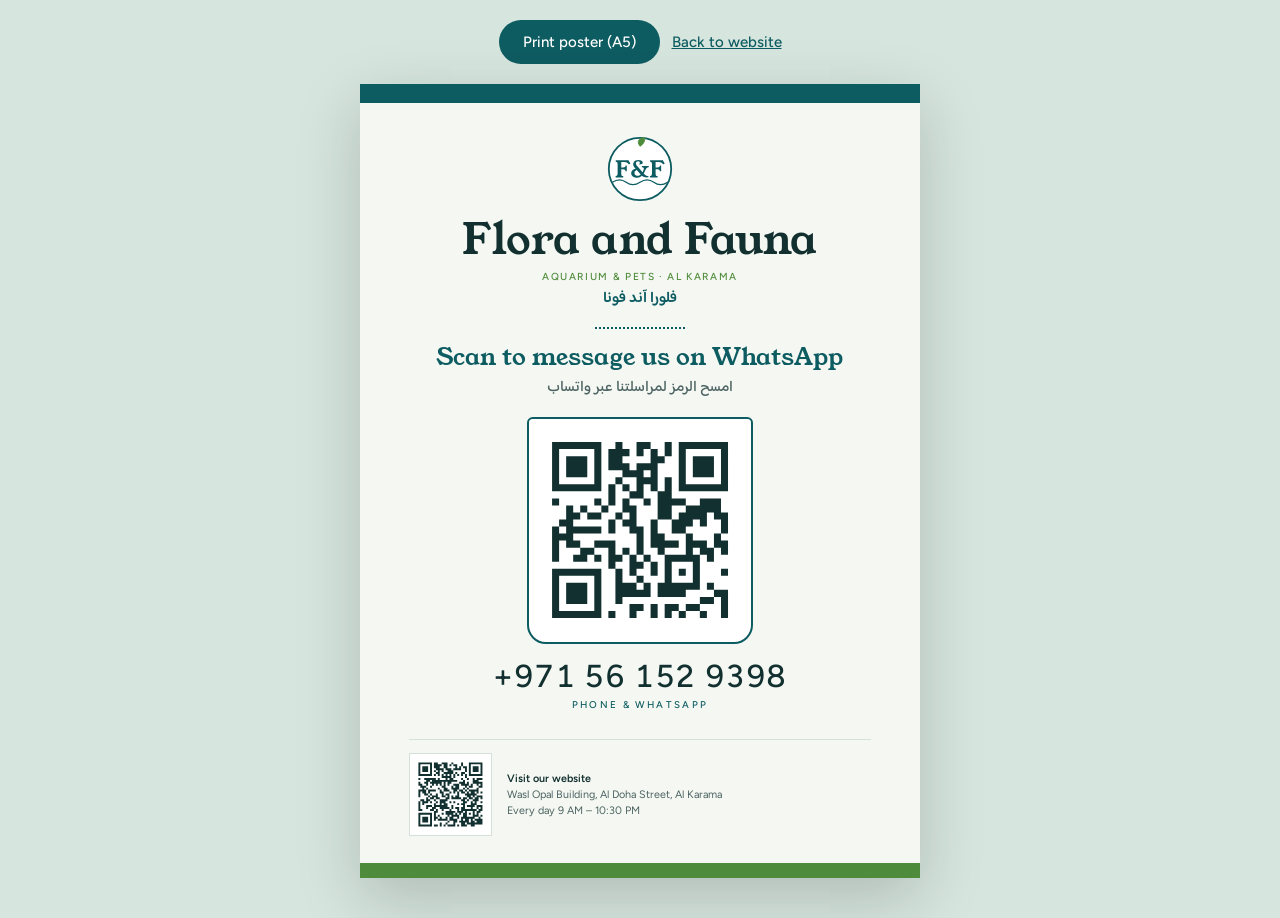
==== poster.html @ 88a0947f "Demo website for Flora and Fauna aquarium & pet shop, Al Karama, Dubai Co-Authored-By: Claude Opus 5" ====
<!doctype html>
<html lang="en">
<head>
  <meta charset="utf-8">
  <meta name="viewport" content="width=device-width, initial-scale=1">
  <meta name="robots" content="noindex">
  <title>Counter poster · Flora and Fauna</title>
  <link rel="icon" href="images/logo.svg" type="image/svg+xml">
  <link rel="preconnect" href="https://fonts.googleapis.com">
  <link rel="preconnect" href="https://fonts.gstatic.com" crossorigin>
  <link rel="stylesheet" href="https://fonts.googleapis.com/css2?family=Young+Serif&family=Figtree:wght@400;500;600;700&family=Baloo+Bhaijaan+2:wght@400;500;600&display=swap">
  <style>
    /* Printable A5 counter poster. Print with "Margins: none" and "Background graphics" on.
       QR codes are static inline SVG, generated locally with segno (see README). */
    @page { size: A5 portrait; margin: 0; }
    * { box-sizing: border-box; }
    html, body { margin: 0; }
    body { background: #D6E5DE; font-family: "Figtree", Arial, sans-serif; color: #12302F; -webkit-print-color-adjust: exact; print-color-adjust: exact; }
    .toolbar { display: flex; justify-content: center; flex-wrap: wrap; gap: 12px; padding: 20px 16px 0; }
    .toolbar button { font: 500 15px "Figtree", Arial, sans-serif; padding: 0 24px; min-height: 44px; border: 0; border-radius: 999px; background: #0D5C61; color: #fff; cursor: pointer; }
    .toolbar a { font: 500 15px "Figtree", Arial, sans-serif; color: #0D5C61; align-self: center; min-height: 44px; display: inline-flex; align-items: center; }
    .sheet {
      width: 148mm; height: 210mm; margin: 20px auto 40px; background: #F4F7F2;
      padding: 13mm 13mm 11mm; display: flex; flex-direction: column; align-items: center; text-align: center;
      position: relative; box-shadow: 0 20px 60px rgba(0,0,0,.18); overflow: hidden;
      font-variant-numeric: lining-nums;
    }
    .logo { width: 19mm; height: 19mm; position: relative; }
    .name { margin: 3.5mm 0 0; font: 400 11.5mm/1 "Young Serif", Georgia, serif; position: relative; }
    .sub { margin: 2.2mm 0 0; font: 500 2.7mm "Figtree", Arial, sans-serif; letter-spacing: .3em; text-transform: uppercase; color: #0D5C61; position: relative; }
    .ar-name { margin: 1.6mm 0 0; font: 600 4mm/1.4 "Baloo Bhaijaan 2", sans-serif; color: #0D5C61; position: relative; }
    .rule { width: 18mm; height: 0; border-top: 0.35mm solid #0D5C61; margin: 4.5mm 0 4mm; position: relative; }
    .cta { margin: 0; font: 400 6.4mm/1.15 "Young Serif", Georgia, serif; color: #0D5C61; position: relative; }
    .cta-ar { margin: 1.6mm 0 0; font: 500 4mm/1.45 "Baloo Bhaijaan 2", sans-serif; color: #4C6362; position: relative; }
    .qr-box { margin-top: 4.5mm; padding: 2.5mm; background: #fff; border: 0.3mm solid #D3E1D8; border-radius: 1.5mm; position: relative; }
    .qr { display: block; width: 54mm; height: 54mm; }
    .phone { margin: 4.5mm 0 0; font: 500 8.4mm/1 "Figtree", Arial, sans-serif; letter-spacing: .02em; font-variant-numeric: lining-nums tabular-nums; position: relative; }
    .phone-label { margin: 1.6mm 0 0; font: 500 2.6mm "Figtree", Arial, sans-serif; letter-spacing: .24em; text-transform: uppercase; color: #0D5C61; position: relative; }
    .foot {
      margin-top: auto; width: 100%; display: flex; align-items: center; gap: 4mm; text-align: start;
      padding-top: 3.5mm; border-top: 0.25mm solid #D3E1D8; position: relative;
    }
    .qr-small { display: block; width: 19mm; height: 19mm; flex: none; background: #fff; padding: 1.2mm; box-sizing: content-box; border: 0.25mm solid #D3E1D8; }
    .foot p { margin: 0; font: 400 2.85mm/1.45 "Figtree", Arial, sans-serif; color: #4C6362; }
    .foot b { font-weight: 600; color: #12302F; }
    .sheet::before { content: ''; position: absolute; left: 0; right: 0; top: 0; height: 5mm; background: #0D5C61; }
    .sheet::after { content: ''; position: absolute; left: 0; right: 0; bottom: 0; height: 4mm; background: #4E8B3A; }
    .sub { color: #4E8B3A; letter-spacing: .16em; }
    .rule { border-top: .7mm dotted #0D5C61; width: 24mm; }
    .qr-box { border: .6mm solid #0D5C61; border-radius: 1.5mm 1.5mm 5mm 5mm; }
    @media print {
      body { background: none; }
      .toolbar { display: none; }
      .sheet { margin: 0; box-shadow: none; }
    }
    @media screen and (max-width: 600px) {
      .sheet { zoom: .62; }
    }
  </style>
</head>
<body>
  <div class="toolbar">
    <button type="button" onclick="window.print()">Print poster (A5)</button>
    <a href="./">Back to website</a>
  </div>

  <main class="sheet">

    <img class="logo" src="images/logo.svg" alt="Flora and Fauna logo">
    <h1 class="name">Flora and Fauna</h1>
    <p class="sub">Aquarium &amp; Pets · Al Karama</p>
    <p class="ar-name" lang="ar" dir="rtl">فلورا آند فونا</p>
    <div class="rule"></div>
    <p class="cta">Scan to message us on WhatsApp</p>
    <p class="cta-ar" lang="ar" dir="rtl">امسح الرمز لمراسلتنا عبر واتساب</p>
    <div class="qr-box">
      <svg role="img" aria-label="QR code that opens a WhatsApp chat with Flora and Fauna" viewBox="0 0 29 29" class="qr"><path class="qrline" stroke="#12302f" d="M2 2.5h7m2 0h1m2 0h2m2 0h1m1 0h7m-25 1h1m5 0h1m1 0h3m1 0h1m1 0h1m1 0h1m1 0h1m5 0h1m-25 1h1m1 0h3m1 0h1m1 0h2m4 0h2m2 0h1m1 0h3m1 0h1m-25 1h1m1 0h3m1 0h1m1 0h3m1 0h3m3 0h1m1 0h3m1 0h1m-25 1h1m1 0h3m1 0h1m3 0h3m1 0h1m3 0h1m1 0h3m1 0h1m-25 1h1m5 0h1m2 0h1m2 0h3m1 0h1m1 0h1m5 0h1m-25 1h7m1 0h1m1 0h1m1 0h1m1 0h1m1 0h1m1 0h7m-17 1h1m2 0h2m2 0h2m-17 1h1m5 0h1m1 0h1m1 0h1m2 0h1m1 0h4m2 0h3m-22 1h1m1 0h1m2 0h1m2 0h2m3 0h2m2 0h5m-22 1h2m1 0h2m2 0h1m1 0h1m3 0h2m1 0h4m1 0h2m-24 1h2m5 0h1m1 0h2m2 0h1m2 0h3m1 0h1m2 0h1m-25 1h1m1 0h5m1 0h1m2 0h2m1 0h1m2 0h2m5 0h1m-25 1h3m9 0h1m1 0h2m3 0h1m3 0h1m-24 1h1m1 0h2m2 0h3m3 0h1m1 0h4m1 0h3m1 0h2m-25 1h1m3 0h2m2 0h1m1 0h1m1 0h1m2 0h1m3 0h1m1 0h2m1 0h1m-25 1h1m2 0h2m1 0h1m1 0h2m1 0h1m1 0h1m2 0h5m1 0h1m-15 1h1m2 0h2m1 0h1m1 0h1m3 0h1m-21 1h7m2 0h1m1 0h1m2 0h1m1 0h1m1 0h1m1 0h1m3 0h1m-25 1h1m5 0h1m2 0h1m2 0h1m3 0h1m3 0h1m-21 1h1m1 0h3m1 0h1m2 0h3m1 0h1m1 0h6m1 0h1m-23 1h1m1 0h3m1 0h1m2 0h5m1 0h4m4 0h2m-25 1h1m1 0h3m1 0h1m2 0h1m11 0h2m1 0h1m-25 1h1m5 0h1m4 0h2m1 0h1m1 0h2m1 0h2m3 0h1m-25 1h7m1 0h1m2 0h1m2 0h1m1 0h1m1 0h1m2 0h1m2 0h1"/></svg>
    </div>
    <p class="phone">+971 56 152 9398</p>
    <p class="phone-label">Phone &amp; WhatsApp</p>
    <div class="foot">
      <svg role="img" aria-label="QR code that opens the Flora and Fauna website" viewBox="0 0 37 37" class="qr-small"><path class="qrline" stroke="#12302f" d="M2 2.5h7m1 0h2m2 0h3m2 0h1m4 0h1m3 0h7m-33 1h1m5 0h1m1 0h4m1 0h2m1 0h1m1 0h2m2 0h1m3 0h1m5 0h1m-33 1h1m1 0h3m1 0h1m1 0h3m2 0h2m4 0h1m1 0h1m1 0h2m1 0h1m1 0h3m1 0h1m-33 1h1m1 0h3m1 0h1m2 0h4m1 0h3m1 0h4m2 0h1m1 0h1m1 0h3m1 0h1m-33 1h1m1 0h3m1 0h1m1 0h1m1 0h1m1 0h1m2 0h3m6 0h1m1 0h1m1 0h3m1 0h1m-33 1h1m5 0h1m2 0h2m2 0h5m1 0h1m2 0h2m2 0h1m5 0h1m-33 1h7m1 0h1m1 0h1m1 0h1m1 0h1m1 0h1m1 0h1m1 0h1m1 0h1m1 0h1m1 0h7m-21 1h5m1 0h1m5 0h1m-25 1h1m2 0h6m1 0h1m3 0h1m1 0h2m4 0h1m2 0h1m2 0h1m1 0h3m-29 1h2m1 0h13m3 0h1m4 0h3m-31 1h1m2 0h2m1 0h6m1 0h1m1 0h2m4 0h3m1 0h1m2 0h5m-33 1h2m2 0h1m2 0h1m1 0h1m1 0h1m1 0h1m1 0h1m2 0h3m1 0h4m1 0h1m2 0h1m1 0h1m-32 1h3m2 0h1m5 0h2m3 0h1m1 0h2m3 0h1m1 0h2m3 0h2m-31 1h1m1 0h1m5 0h1m2 0h2m2 0h4m2 0h1m1 0h1m4 0h1m-31 1h4m1 0h4m2 0h1m1 0h3m2 0h2m1 0h2m1 0h1m1 0h5m-31 1h1m1 0h2m1 0h1m5 0h2m3 0h1m1 0h1m1 0h1m1 0h2m1 0h1m1 0h2m1 0h1m1 0h1m-33 1h1m2 0h2m1 0h1m2 0h1m2 0h1m1 0h2m4 0h1m3 0h6m-30 1h1m4 0h1m1 0h3m2 0h2m1 0h1m1 0h1m1 0h2m4 0h2m1 0h1m1 0h3m-29 1h1m1 0h2m1 0h2m3 0h2m1 0h5m1 0h2m1 0h2m1 0h2m1 0h1m-32 1h2m1 0h2m2 0h1m2 0h4m7 0h2m1 0h1m2 0h3m-31 1h1m1 0h3m1 0h1m2 0h1m1 0h3m2 0h1m1 0h1m4 0h2m2 0h1m1 0h1m2 0h1m-33 1h1m1 0h1m5 0h1m2 0h1m1 0h2m5 0h1m1 0h2m3 0h3m-30 1h1m3 0h3m1 0h7m2 0h1m5 0h1m1 0h4m1 0h3m-33 1h1m3 0h1m2 0h2m2 0h5m1 0h1m1 0h2m1 0h2m3 0h1m2 0h1m1 0h1m-33 1h2m4 0h2m1 0h1m2 0h1m3 0h1m3 0h1m1 0h8m1 0h2m-25 1h2m4 0h5m1 0h3m1 0h1m3 0h1m1 0h2m-32 1h7m1 0h1m3 0h1m1 0h4m1 0h1m1 0h1m1 0h2m1 0h1m1 0h1m1 0h1m-31 1h1m5 0h1m1 0h1m1 0h1m4 0h1m1 0h4m2 0h2m3 0h3m1 0h1m-33 1h1m1 0h3m1 0h1m1 0h2m1 0h1m2 0h1m1 0h2m2 0h1m1 0h7m2 0h1m-32 1h1m1 0h3m1 0h1m1 0h1m1 0h5m1 0h4m2 0h1m1 0h2m1 0h1m1 0h4m-33 1h1m1 0h3m1 0h1m8 0h1m2 0h2m1 0h5m1 0h2m1 0h3m-33 1h1m5 0h1m4 0h1m2 0h1m3 0h1m3 0h2m1 0h8m-33 1h7m1 0h2m1 0h1m1 0h1m1 0h4m1 0h1m1 0h3m2 0h2"/></svg>
      <p><b>Visit our website</b><br>Wasl Opal Building, Al Doha Street, Al Karama<br>Every day 9 AM – 10:30 PM</p>
    </div>
  </main>
</body>
</html>
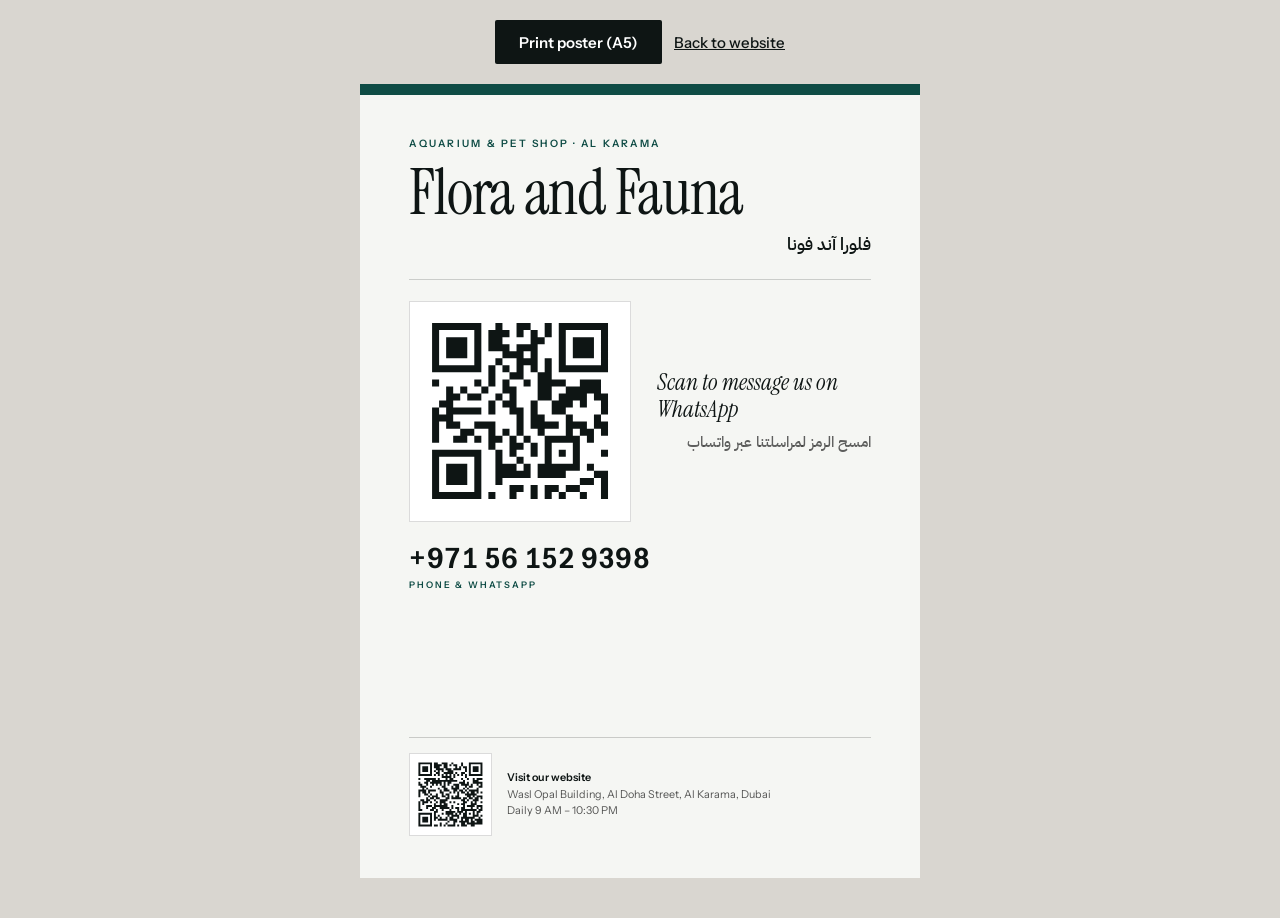
==== commit 2b61730b: "Update demo website Co-Authored-By: Claude Opus 5.5 <noreply@anthropic.com>" ====
--- a/poster.html
+++ b/poster.html
@@ -5,57 +5,47 @@
   <meta name="viewport" content="width=device-width, initial-scale=1">
   <meta name="robots" content="noindex">
   <title>Counter poster · Flora and Fauna</title>
-  <link rel="icon" href="images/logo.svg" type="image/svg+xml">
+  <link rel="icon" href="images/icon.png" type="image/png">
   <link rel="preconnect" href="https://fonts.googleapis.com">
   <link rel="preconnect" href="https://fonts.gstatic.com" crossorigin>
-  <link rel="stylesheet" href="https://fonts.googleapis.com/css2?family=Young+Serif&family=Figtree:wght@400;500;600;700&family=Baloo+Bhaijaan+2:wght@400;500;600&display=swap">
+  <link rel="stylesheet" href="https://fonts.googleapis.com/css2?family=Instrument+Serif:ital@0;1&amp;family=Instrument+Sans:wght@400;500;600&amp;family=IBM+Plex+Sans+Arabic:wght@500;700&amp;display=swap">
   <style>
     /* Printable A5 counter poster. Print with "Margins: none" and "Background graphics" on.
        QR codes are static inline SVG, generated locally with segno (see README). */
     @page { size: A5 portrait; margin: 0; }
     * { box-sizing: border-box; }
     html, body { margin: 0; }
-    body { background: #D6E5DE; font-family: "Figtree", Arial, sans-serif; color: #12302F; -webkit-print-color-adjust: exact; print-color-adjust: exact; }
+    body { background: #D9D6D0; font-family: "Instrument Sans", system-ui, -apple-system, "Segoe UI", sans-serif; color: #0E1514; -webkit-print-color-adjust: exact; print-color-adjust: exact; }
     .toolbar { display: flex; justify-content: center; flex-wrap: wrap; gap: 12px; padding: 20px 16px 0; }
-    .toolbar button { font: 500 15px "Figtree", Arial, sans-serif; padding: 0 24px; min-height: 44px; border: 0; border-radius: 999px; background: #0D5C61; color: #fff; cursor: pointer; }
-    .toolbar a { font: 500 15px "Figtree", Arial, sans-serif; color: #0D5C61; align-self: center; min-height: 44px; display: inline-flex; align-items: center; }
+    .toolbar button { font: 600 15px "Instrument Sans", system-ui, -apple-system, "Segoe UI", sans-serif; padding: 0 24px; min-height: 44px; border: 0; border-radius: 2px; background: #0E1514; color: #fff; cursor: pointer; }
+    .toolbar a { font: 500 15px "Instrument Sans", system-ui, -apple-system, "Segoe UI", sans-serif; color: #0E1514; align-self: center; min-height: 44px; display: inline-flex; align-items: center; }
     .sheet {
-      width: 148mm; height: 210mm; margin: 20px auto 40px; background: #F4F7F2;
-      padding: 13mm 13mm 11mm; display: flex; flex-direction: column; align-items: center; text-align: center;
-      position: relative; box-shadow: 0 20px 60px rgba(0,0,0,.18); overflow: hidden;
+      width: 148mm; height: 210mm; margin: 20px auto 40px; background: #F5F6F3;
+      padding: 14mm 13mm 11mm; display: flex; flex-direction: column; position: relative; overflow: hidden;
       font-variant-numeric: lining-nums;
     }
-    .logo { width: 19mm; height: 19mm; position: relative; }
-    .name { margin: 3.5mm 0 0; font: 400 11.5mm/1 "Young Serif", Georgia, serif; position: relative; }
-    .sub { margin: 2.2mm 0 0; font: 500 2.7mm "Figtree", Arial, sans-serif; letter-spacing: .3em; text-transform: uppercase; color: #0D5C61; position: relative; }
-    .ar-name { margin: 1.6mm 0 0; font: 600 4mm/1.4 "Baloo Bhaijaan 2", sans-serif; color: #0D5C61; position: relative; }
-    .rule { width: 18mm; height: 0; border-top: 0.35mm solid #0D5C61; margin: 4.5mm 0 4mm; position: relative; }
-    .cta { margin: 0; font: 400 6.4mm/1.15 "Young Serif", Georgia, serif; color: #0D5C61; position: relative; }
-    .cta-ar { margin: 1.6mm 0 0; font: 500 4mm/1.45 "Baloo Bhaijaan 2", sans-serif; color: #4C6362; position: relative; }
-    .qr-box { margin-top: 4.5mm; padding: 2.5mm; background: #fff; border: 0.3mm solid #D3E1D8; border-radius: 1.5mm; position: relative; }
+    .kicker { margin: 0; font: 600 2.7mm/1.3 "Instrument Sans", system-ui, -apple-system, "Segoe UI", sans-serif; letter-spacing: .22em; text-transform: uppercase; color: #0F4C45; }
+    .name { margin: 3mm 0 0; font: 400 17mm/0.98 "Instrument Serif", Georgia, "Times New Roman", serif; letter-spacing: -0.02em; }
+    .ar-name { margin: 2mm 0 0; font: 600 4.6mm/1.4 "IBM Plex Sans Arabic", "Segoe UI", Tahoma, sans-serif; direction: rtl; text-align: start; }
+    .rule { height: 0; border-top: .25mm solid #0E1514; opacity: .18; margin: 6mm 0 5.5mm; }
+    .row { display: flex; gap: 7mm; align-items: center; }
+    .qr-box { padding: 2mm; background: #fff; border: .25mm solid rgba(0,0,0,.14); flex: none; }
     .qr { display: block; width: 54mm; height: 54mm; }
-    .phone { margin: 4.5mm 0 0; font: 500 8.4mm/1 "Figtree", Arial, sans-serif; letter-spacing: .02em; font-variant-numeric: lining-nums tabular-nums; position: relative; }
-    .phone-label { margin: 1.6mm 0 0; font: 500 2.6mm "Figtree", Arial, sans-serif; letter-spacing: .24em; text-transform: uppercase; color: #0D5C61; position: relative; }
-    .foot {
-      margin-top: auto; width: 100%; display: flex; align-items: center; gap: 4mm; text-align: start;
-      padding-top: 3.5mm; border-top: 0.25mm solid #D3E1D8; position: relative;
-    }
-    .qr-small { display: block; width: 19mm; height: 19mm; flex: none; background: #fff; padding: 1.2mm; box-sizing: content-box; border: 0.25mm solid #D3E1D8; }
-    .foot p { margin: 0; font: 400 2.85mm/1.45 "Figtree", Arial, sans-serif; color: #4C6362; }
-    .foot b { font-weight: 600; color: #12302F; }
-    .sheet::before { content: ''; position: absolute; left: 0; right: 0; top: 0; height: 5mm; background: #0D5C61; }
-    .sheet::after { content: ''; position: absolute; left: 0; right: 0; bottom: 0; height: 4mm; background: #4E8B3A; }
-    .sub { color: #4E8B3A; letter-spacing: .16em; }
-    .rule { border-top: .7mm dotted #0D5C61; width: 24mm; }
-    .qr-box { border: .6mm solid #0D5C61; border-radius: 1.5mm 1.5mm 5mm 5mm; }
+    .cta { margin: 0; font: italic 400 6.2mm/1.15 "Instrument Serif", Georgia, "Times New Roman", serif; }
+    .cta-ar { margin: 2mm 0 0; font: 500 4mm/1.5 "IBM Plex Sans Arabic", "Segoe UI", Tahoma, sans-serif; direction: rtl; color: rgba(0,0,0,.62); }
+    .phone { margin: 6mm 0 0; font: 600 7.4mm/1 "Instrument Sans", system-ui, -apple-system, "Segoe UI", sans-serif; letter-spacing: .01em; font-variant-numeric: lining-nums tabular-nums; }
+    .phone-label { margin: 1.6mm 0 0; font: 600 2.4mm "Instrument Sans", system-ui, -apple-system, "Segoe UI", sans-serif; letter-spacing: .2em; text-transform: uppercase; color: #0F4C45; }
+    .foot { margin-top: auto; display: flex; align-items: center; gap: 4mm; padding-top: 4mm; border-top: .25mm solid rgba(0,0,0,.18); }
+    .qr-small { display: block; width: 19mm; height: 19mm; flex: none; background: #fff; padding: 1.2mm; box-sizing: content-box; border: .25mm solid rgba(0,0,0,.14); }
+    .foot p { margin: 0; font: 400 2.85mm/1.5 "Instrument Sans", system-ui, -apple-system, "Segoe UI", sans-serif; color: rgba(0,0,0,.66); }
+    .foot b { font-weight: 600; color: #0E1514; }
+    .band { position: absolute; left: 0; right: 0; top: 0; height: 3mm; background: #0F4C45; }
     @media print {
       body { background: none; }
       .toolbar { display: none; }
-      .sheet { margin: 0; box-shadow: none; }
+      .sheet { margin: 0; }
     }
-    @media screen and (max-width: 600px) {
-      .sheet { zoom: .62; }
-    }
+    @media screen and (max-width: 600px) { .sheet { zoom: .62; } }
   </style>
 </head>
 <body>
@@ -65,22 +55,25 @@
   </div>
 
   <main class="sheet">
-
-    <img class="logo" src="images/logo.svg" alt="Flora and Fauna logo">
+    <div class="band"></div>
+    <p class="kicker">Aquarium &amp; pet shop · Al Karama</p>
     <h1 class="name">Flora and Fauna</h1>
-    <p class="sub">Aquarium &amp; Pets · Al Karama</p>
-    <p class="ar-name" lang="ar" dir="rtl">فلورا آند فونا</p>
+    <p class="ar-name" lang="ar">فلورا آند فونا</p>
     <div class="rule"></div>
-    <p class="cta">Scan to message us on WhatsApp</p>
-    <p class="cta-ar" lang="ar" dir="rtl">امسح الرمز لمراسلتنا عبر واتساب</p>
-    <div class="qr-box">
-      <svg role="img" aria-label="QR code that opens a WhatsApp chat with Flora and Fauna" viewBox="0 0 29 29" class="qr"><path class="qrline" stroke="#12302f" d="M2 2.5h7m2 0h1m2 0h2m2 0h1m1 0h7m-25 1h1m5 0h1m1 0h3m1 0h1m1 0h1m1 0h1m1 0h1m5 0h1m-25 1h1m1 0h3m1 0h1m1 0h2m4 0h2m2 0h1m1 0h3m1 0h1m-25 1h1m1 0h3m1 0h1m1 0h3m1 0h3m3 0h1m1 0h3m1 0h1m-25 1h1m1 0h3m1 0h1m3 0h3m1 0h1m3 0h1m1 0h3m1 0h1m-25 1h1m5 0h1m2 0h1m2 0h3m1 0h1m1 0h1m5 0h1m-25 1h7m1 0h1m1 0h1m1 0h1m1 0h1m1 0h1m1 0h7m-17 1h1m2 0h2m2 0h2m-17 1h1m5 0h1m1 0h1m1 0h1m2 0h1m1 0h4m2 0h3m-22 1h1m1 0h1m2 0h1m2 0h2m3 0h2m2 0h5m-22 1h2m1 0h2m2 0h1m1 0h1m3 0h2m1 0h4m1 0h2m-24 1h2m5 0h1m1 0h2m2 0h1m2 0h3m1 0h1m2 0h1m-25 1h1m1 0h5m1 0h1m2 0h2m1 0h1m2 0h2m5 0h1m-25 1h3m9 0h1m1 0h2m3 0h1m3 0h1m-24 1h1m1 0h2m2 0h3m3 0h1m1 0h4m1 0h3m1 0h2m-25 1h1m3 0h2m2 0h1m1 0h1m1 0h1m2 0h1m3 0h1m1 0h2m1 0h1m-25 1h1m2 0h2m1 0h1m1 0h2m1 0h1m1 0h1m2 0h5m1 0h1m-15 1h1m2 0h2m1 0h1m1 0h1m3 0h1m-21 1h7m2 0h1m1 0h1m2 0h1m1 0h1m1 0h1m1 0h1m3 0h1m-25 1h1m5 0h1m2 0h1m2 0h1m3 0h1m3 0h1m-21 1h1m1 0h3m1 0h1m2 0h3m1 0h1m1 0h6m1 0h1m-23 1h1m1 0h3m1 0h1m2 0h5m1 0h4m4 0h2m-25 1h1m1 0h3m1 0h1m2 0h1m11 0h2m1 0h1m-25 1h1m5 0h1m4 0h2m1 0h1m1 0h2m1 0h2m3 0h1m-25 1h7m1 0h1m2 0h1m2 0h1m1 0h1m1 0h1m2 0h1m2 0h1"/></svg>
+    <div class="row">
+      <div class="qr-box">
+        <svg role="img" aria-label="QR code that opens a WhatsApp chat with Flora and Fauna" viewBox="0 0 29 29" class="qr"><path class="qrline" stroke="#0e1514" d="M2 2.5h7m2 0h1m2 0h2m2 0h1m1 0h7m-25 1h1m5 0h1m1 0h3m1 0h1m1 0h1m1 0h1m1 0h1m5 0h1m-25 1h1m1 0h3m1 0h1m1 0h2m4 0h2m2 0h1m1 0h3m1 0h1m-25 1h1m1 0h3m1 0h1m1 0h3m1 0h3m3 0h1m1 0h3m1 0h1m-25 1h1m1 0h3m1 0h1m3 0h3m1 0h1m3 0h1m1 0h3m1 0h1m-25 1h1m5 0h1m2 0h1m2 0h3m1 0h1m1 0h1m5 0h1m-25 1h7m1 0h1m1 0h1m1 0h1m1 0h1m1 0h1m1 0h7m-17 1h1m2 0h2m2 0h2m-17 1h1m5 0h1m1 0h1m1 0h1m2 0h1m1 0h4m2 0h3m-22 1h1m1 0h1m2 0h1m2 0h2m3 0h2m2 0h5m-22 1h2m1 0h2m2 0h1m1 0h1m3 0h2m1 0h4m1 0h2m-24 1h2m5 0h1m1 0h2m2 0h1m2 0h3m1 0h1m2 0h1m-25 1h1m1 0h5m1 0h1m2 0h2m1 0h1m2 0h2m5 0h1m-25 1h3m9 0h1m1 0h2m3 0h1m3 0h1m-24 1h1m1 0h2m2 0h3m3 0h1m1 0h4m1 0h3m1 0h2m-25 1h1m3 0h2m2 0h1m1 0h1m1 0h1m2 0h1m3 0h1m1 0h2m1 0h1m-25 1h1m2 0h2m1 0h1m1 0h2m1 0h1m1 0h1m2 0h5m1 0h1m-15 1h1m2 0h2m1 0h1m1 0h1m3 0h1m-21 1h7m2 0h1m1 0h1m2 0h1m1 0h1m1 0h1m1 0h1m3 0h1m-25 1h1m5 0h1m2 0h1m2 0h1m3 0h1m3 0h1m-21 1h1m1 0h3m1 0h1m2 0h3m1 0h1m1 0h6m1 0h1m-23 1h1m1 0h3m1 0h1m2 0h5m1 0h4m4 0h2m-25 1h1m1 0h3m1 0h1m2 0h1m11 0h2m1 0h1m-25 1h1m5 0h1m4 0h2m1 0h1m1 0h2m1 0h2m3 0h1m-25 1h7m1 0h1m2 0h1m2 0h1m1 0h1m1 0h1m2 0h1m2 0h1"/></svg>
+      </div>
+      <div>
+        <p class="cta">Scan to message us on WhatsApp</p>
+        <p class="cta-ar" lang="ar">امسح الرمز لمراسلتنا عبر واتساب</p>
+      </div>
     </div>
     <p class="phone">+971 56 152 9398</p>
     <p class="phone-label">Phone &amp; WhatsApp</p>
     <div class="foot">
-      <svg role="img" aria-label="QR code that opens the Flora and Fauna website" viewBox="0 0 37 37" class="qr-small"><path class="qrline" stroke="#12302f" d="M2 2.5h7m1 0h2m2 0h3m2 0h1m4 0h1m3 0h7m-33 1h1m5 0h1m1 0h4m1 0h2m1 0h1m1 0h2m2 0h1m3 0h1m5 0h1m-33 1h1m1 0h3m1 0h1m1 0h3m2 0h2m4 0h1m1 0h1m1 0h2m1 0h1m1 0h3m1 0h1m-33 1h1m1 0h3m1 0h1m2 0h4m1 0h3m1 0h4m2 0h1m1 0h1m1 0h3m1 0h1m-33 1h1m1 0h3m1 0h1m1 0h1m1 0h1m1 0h1m2 0h3m6 0h1m1 0h1m1 0h3m1 0h1m-33 1h1m5 0h1m2 0h2m2 0h5m1 0h1m2 0h2m2 0h1m5 0h1m-33 1h7m1 0h1m1 0h1m1 0h1m1 0h1m1 0h1m1 0h1m1 0h1m1 0h1m1 0h1m1 0h7m-21 1h5m1 0h1m5 0h1m-25 1h1m2 0h6m1 0h1m3 0h1m1 0h2m4 0h1m2 0h1m2 0h1m1 0h3m-29 1h2m1 0h13m3 0h1m4 0h3m-31 1h1m2 0h2m1 0h6m1 0h1m1 0h2m4 0h3m1 0h1m2 0h5m-33 1h2m2 0h1m2 0h1m1 0h1m1 0h1m1 0h1m1 0h1m2 0h3m1 0h4m1 0h1m2 0h1m1 0h1m-32 1h3m2 0h1m5 0h2m3 0h1m1 0h2m3 0h1m1 0h2m3 0h2m-31 1h1m1 0h1m5 0h1m2 0h2m2 0h4m2 0h1m1 0h1m4 0h1m-31 1h4m1 0h4m2 0h1m1 0h3m2 0h2m1 0h2m1 0h1m1 0h5m-31 1h1m1 0h2m1 0h1m5 0h2m3 0h1m1 0h1m1 0h1m1 0h2m1 0h1m1 0h2m1 0h1m1 0h1m-33 1h1m2 0h2m1 0h1m2 0h1m2 0h1m1 0h2m4 0h1m3 0h6m-30 1h1m4 0h1m1 0h3m2 0h2m1 0h1m1 0h1m1 0h2m4 0h2m1 0h1m1 0h3m-29 1h1m1 0h2m1 0h2m3 0h2m1 0h5m1 0h2m1 0h2m1 0h2m1 0h1m-32 1h2m1 0h2m2 0h1m2 0h4m7 0h2m1 0h1m2 0h3m-31 1h1m1 0h3m1 0h1m2 0h1m1 0h3m2 0h1m1 0h1m4 0h2m2 0h1m1 0h1m2 0h1m-33 1h1m1 0h1m5 0h1m2 0h1m1 0h2m5 0h1m1 0h2m3 0h3m-30 1h1m3 0h3m1 0h7m2 0h1m5 0h1m1 0h4m1 0h3m-33 1h1m3 0h1m2 0h2m2 0h5m1 0h1m1 0h2m1 0h2m3 0h1m2 0h1m1 0h1m-33 1h2m4 0h2m1 0h1m2 0h1m3 0h1m3 0h1m1 0h8m1 0h2m-25 1h2m4 0h5m1 0h3m1 0h1m3 0h1m1 0h2m-32 1h7m1 0h1m3 0h1m1 0h4m1 0h1m1 0h1m1 0h2m1 0h1m1 0h1m1 0h1m-31 1h1m5 0h1m1 0h1m1 0h1m4 0h1m1 0h4m2 0h2m3 0h3m1 0h1m-33 1h1m1 0h3m1 0h1m1 0h2m1 0h1m2 0h1m1 0h2m2 0h1m1 0h7m2 0h1m-32 1h1m1 0h3m1 0h1m1 0h1m1 0h5m1 0h4m2 0h1m1 0h2m1 0h1m1 0h4m-33 1h1m1 0h3m1 0h1m8 0h1m2 0h2m1 0h5m1 0h2m1 0h3m-33 1h1m5 0h1m4 0h1m2 0h1m3 0h1m3 0h2m1 0h8m-33 1h7m1 0h2m1 0h1m1 0h1m1 0h4m1 0h1m1 0h3m2 0h2"/></svg>
-      <p><b>Visit our website</b><br>Wasl Opal Building, Al Doha Street, Al Karama<br>Every day 9 AM – 10:30 PM</p>
+      <svg role="img" aria-label="QR code that opens the Flora and Fauna website" viewBox="0 0 37 37" class="qr-small"><path class="qrline" stroke="#0e1514" d="M2 2.5h7m1 0h2m2 0h3m2 0h1m4 0h1m3 0h7m-33 1h1m5 0h1m1 0h4m1 0h2m1 0h1m1 0h2m2 0h1m3 0h1m5 0h1m-33 1h1m1 0h3m1 0h1m1 0h3m2 0h2m4 0h1m1 0h1m1 0h2m1 0h1m1 0h3m1 0h1m-33 1h1m1 0h3m1 0h1m2 0h4m1 0h3m1 0h4m2 0h1m1 0h1m1 0h3m1 0h1m-33 1h1m1 0h3m1 0h1m1 0h1m1 0h1m1 0h1m2 0h3m6 0h1m1 0h1m1 0h3m1 0h1m-33 1h1m5 0h1m2 0h2m2 0h5m1 0h1m2 0h2m2 0h1m5 0h1m-33 1h7m1 0h1m1 0h1m1 0h1m1 0h1m1 0h1m1 0h1m1 0h1m1 0h1m1 0h1m1 0h7m-21 1h5m1 0h1m5 0h1m-25 1h1m2 0h6m1 0h1m3 0h1m1 0h2m4 0h1m2 0h1m2 0h1m1 0h3m-29 1h2m1 0h13m3 0h1m4 0h3m-31 1h1m2 0h2m1 0h6m1 0h1m1 0h2m4 0h3m1 0h1m2 0h5m-33 1h2m2 0h1m2 0h1m1 0h1m1 0h1m1 0h1m1 0h1m2 0h3m1 0h4m1 0h1m2 0h1m1 0h1m-32 1h3m2 0h1m5 0h2m3 0h1m1 0h2m3 0h1m1 0h2m3 0h2m-31 1h1m1 0h1m5 0h1m2 0h2m2 0h4m2 0h1m1 0h1m4 0h1m-31 1h4m1 0h4m2 0h1m1 0h3m2 0h2m1 0h2m1 0h1m1 0h5m-31 1h1m1 0h2m1 0h1m5 0h2m3 0h1m1 0h1m1 0h1m1 0h2m1 0h1m1 0h2m1 0h1m1 0h1m-33 1h1m2 0h2m1 0h1m2 0h1m2 0h1m1 0h2m4 0h1m3 0h6m-30 1h1m4 0h1m1 0h3m2 0h2m1 0h1m1 0h1m1 0h2m4 0h2m1 0h1m1 0h3m-29 1h1m1 0h2m1 0h2m3 0h2m1 0h5m1 0h2m1 0h2m1 0h2m1 0h1m-32 1h2m1 0h2m2 0h1m2 0h4m7 0h2m1 0h1m2 0h3m-31 1h1m1 0h3m1 0h1m2 0h1m1 0h3m2 0h1m1 0h1m4 0h2m2 0h1m1 0h1m2 0h1m-33 1h1m1 0h1m5 0h1m2 0h1m1 0h2m5 0h1m1 0h2m3 0h3m-30 1h1m3 0h3m1 0h7m2 0h1m5 0h1m1 0h4m1 0h3m-33 1h1m3 0h1m2 0h2m2 0h5m1 0h1m1 0h2m1 0h2m3 0h1m2 0h1m1 0h1m-33 1h2m4 0h2m1 0h1m2 0h1m3 0h1m3 0h1m1 0h8m1 0h2m-25 1h2m4 0h5m1 0h3m1 0h1m3 0h1m1 0h2m-32 1h7m1 0h1m3 0h1m1 0h4m1 0h1m1 0h1m1 0h2m1 0h1m1 0h1m1 0h1m-31 1h1m5 0h1m1 0h1m1 0h1m4 0h1m1 0h4m2 0h2m3 0h3m1 0h1m-33 1h1m1 0h3m1 0h1m1 0h2m1 0h1m2 0h1m1 0h2m2 0h1m1 0h7m2 0h1m-32 1h1m1 0h3m1 0h1m1 0h1m1 0h5m1 0h4m2 0h1m1 0h2m1 0h1m1 0h4m-33 1h1m1 0h3m1 0h1m8 0h1m2 0h2m1 0h5m1 0h2m1 0h3m-33 1h1m5 0h1m4 0h1m2 0h1m3 0h1m3 0h2m1 0h8m-33 1h7m1 0h2m1 0h1m1 0h1m1 0h4m1 0h1m1 0h3m2 0h2"/></svg>
+      <p><b>Visit our website</b><br>Wasl Opal Building, Al Doha Street, Al Karama, Dubai<br>Daily 9 AM – 10:30 PM</p>
     </div>
   </main>
 </body>
